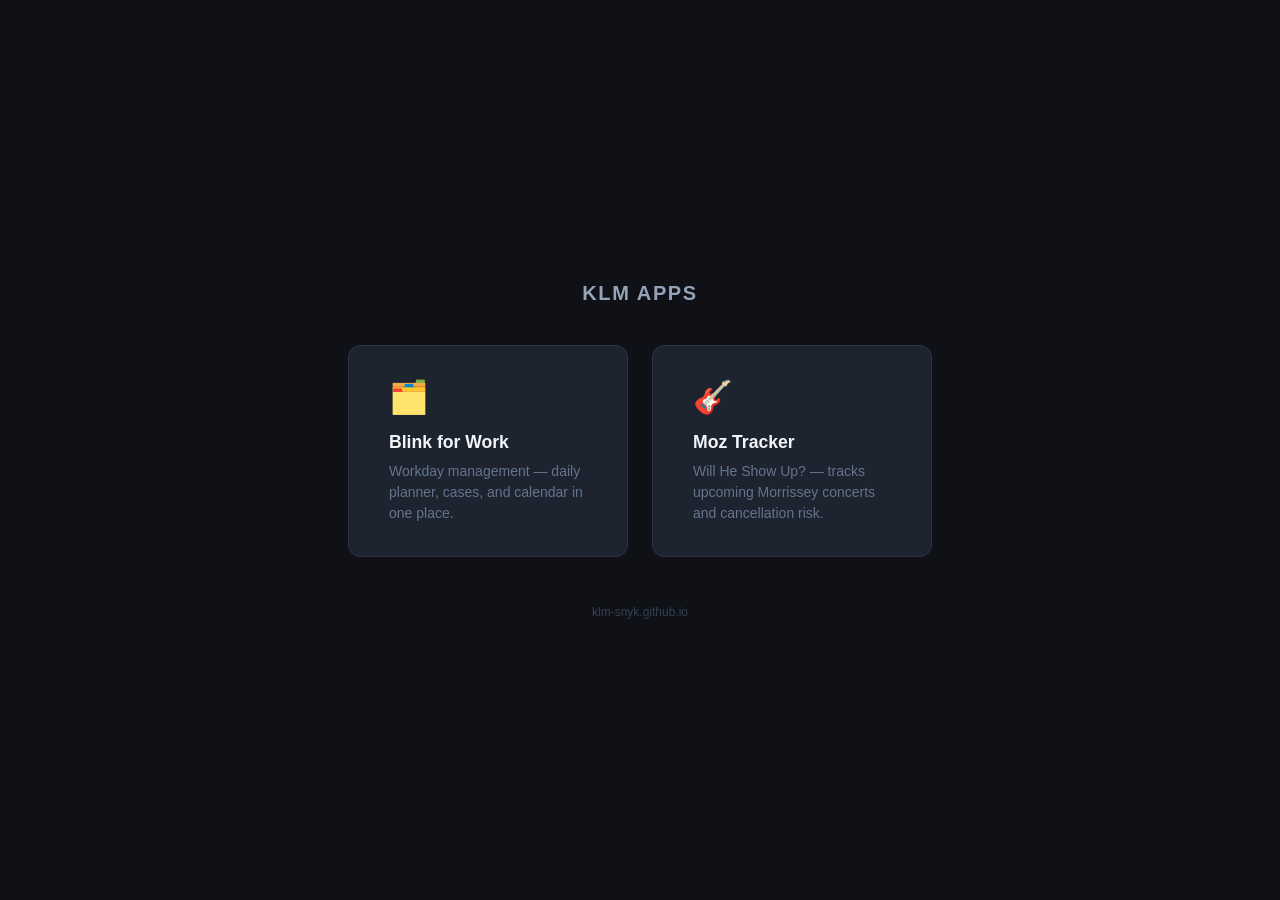
==== index.html @ ac9c3454 "Rename: UseYourTools → Blink" ====
<!DOCTYPE html>
<html lang="en">
<head>
  <meta charset="UTF-8" />
  <meta name="viewport" content="width=device-width, initial-scale=1.0" />
  <title>KLM Apps</title>
  <style>
    *, *::before, *::after { box-sizing: border-box; margin: 0; padding: 0; }

    body {
      font-family: -apple-system, BlinkMacSystemFont, "Inter", "Segoe UI", sans-serif;
      background: #0f1117;
      color: #e2e8f0;
      min-height: 100vh;
      display: flex;
      flex-direction: column;
      align-items: center;
      justify-content: center;
      padding: 2rem;
    }

    h1 {
      font-size: 1.25rem;
      font-weight: 600;
      letter-spacing: 0.08em;
      text-transform: uppercase;
      color: #94a3b8;
      margin-bottom: 2.5rem;
    }

    .apps {
      display: flex;
      gap: 1.5rem;
      flex-wrap: wrap;
      justify-content: center;
    }

    .card {
      background: #1e2330;
      border: 1px solid #2d3448;
      border-radius: 12px;
      padding: 2rem 2.5rem;
      width: 280px;
      text-decoration: none;
      color: inherit;
      transition: border-color 0.2s, transform 0.2s, box-shadow 0.2s;
    }

    .card:hover {
      border-color: #4f6ef7;
      transform: translateY(-3px);
      box-shadow: 0 8px 32px rgba(79, 110, 247, 0.15);
    }

    .card-icon {
      font-size: 2rem;
      margin-bottom: 1rem;
    }

    .card-title {
      font-size: 1.1rem;
      font-weight: 600;
      margin-bottom: 0.5rem;
      color: #f1f5f9;
    }

    .card-desc {
      font-size: 0.875rem;
      color: #64748b;
      line-height: 1.5;
    }

    footer {
      margin-top: 3rem;
      font-size: 0.75rem;
      color: #334155;
    }
  </style>
</head>
<body>
  <h1>KLM Apps</h1>

  <div class="apps">
    <a class="card" href="./Blink/">
      <div class="card-icon">🗂️</div>
      <div class="card-title">Blink for Work</div>
      <div class="card-desc">Workday management — daily planner, cases, and calendar in one place.</div>
    </a>

    <a class="card" href="./moztracker/">
      <div class="card-icon">🎸</div>
      <div class="card-title">Moz Tracker</div>
      <div class="card-desc">Will He Show Up? — tracks upcoming Morrissey concerts and cancellation risk.</div>
    </a>
  </div>

  <footer>klm-snyk.github.io</footer>
</body>
</html>
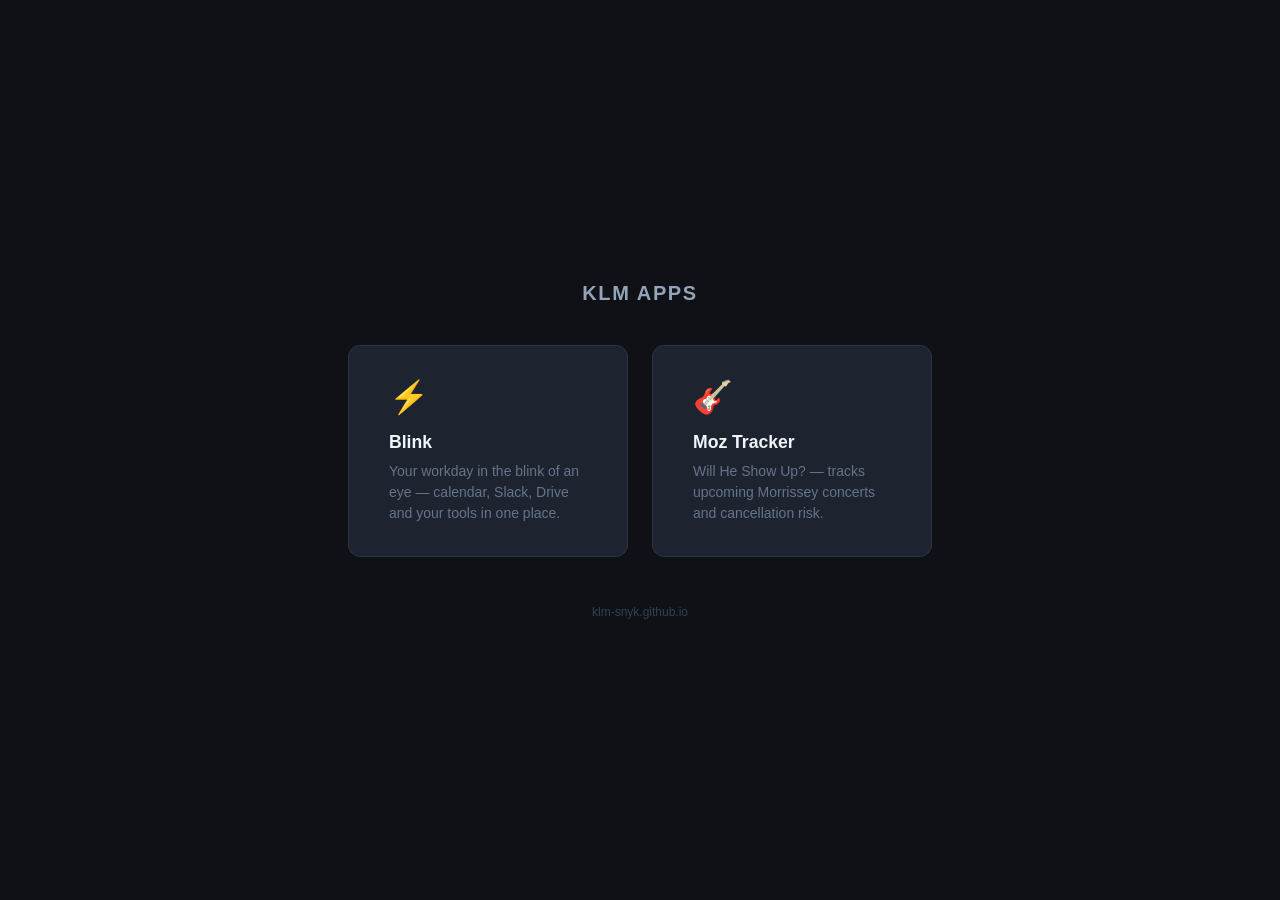
==== commit 14a696ec: "Update landing page: Blink card title, description and icon" ====
--- a/index.html
+++ b/index.html
@@ -82,9 +82,9 @@
 
   <div class="apps">
     <a class="card" href="./Blink/">
-      <div class="card-icon">🗂️</div>
-      <div class="card-title">Blink for Work</div>
-      <div class="card-desc">Workday management — daily planner, cases, and calendar in one place.</div>
+      <div class="card-icon">⚡</div>
+      <div class="card-title">Blink</div>
+      <div class="card-desc">Your workday in the blink of an eye — calendar, Slack, Drive and your tools in one place.</div>
     </a>
 
     <a class="card" href="./moztracker/">
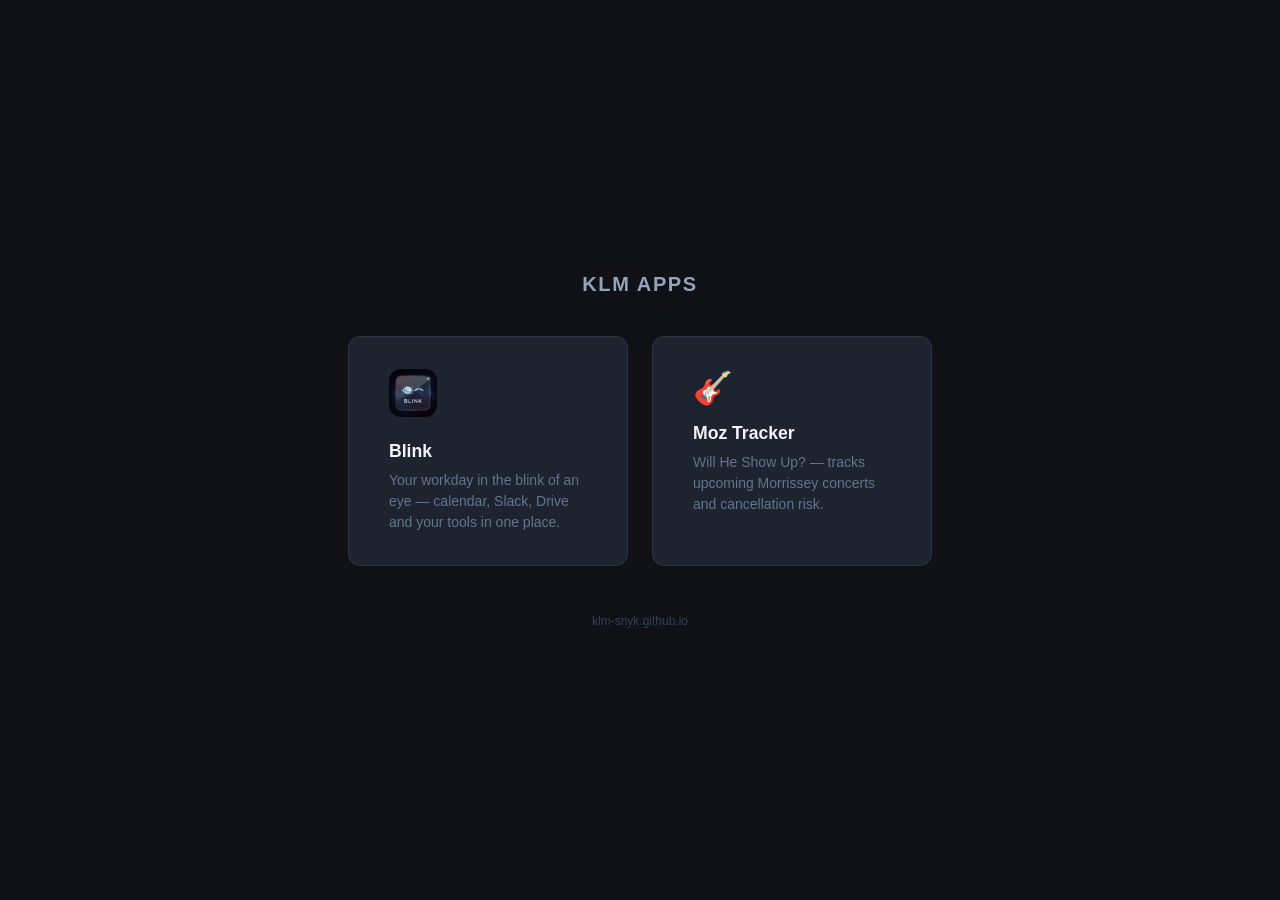
==== commit 5d331b57: "Feature: Blink icon as favicon, sidebar logo, and landing page card" ====
--- a/index.html
+++ b/index.html
@@ -82,7 +82,7 @@
 
   <div class="apps">
     <a class="card" href="./Blink/">
-      <div class="card-icon">⚡</div>
+      <div class="card-icon"><img src="./Blink/blink-icon.png" alt="Blink" style="width:48px;height:48px;border-radius:12px"></div>
       <div class="card-title">Blink</div>
       <div class="card-desc">Your workday in the blink of an eye — calendar, Slack, Drive and your tools in one place.</div>
     </a>
